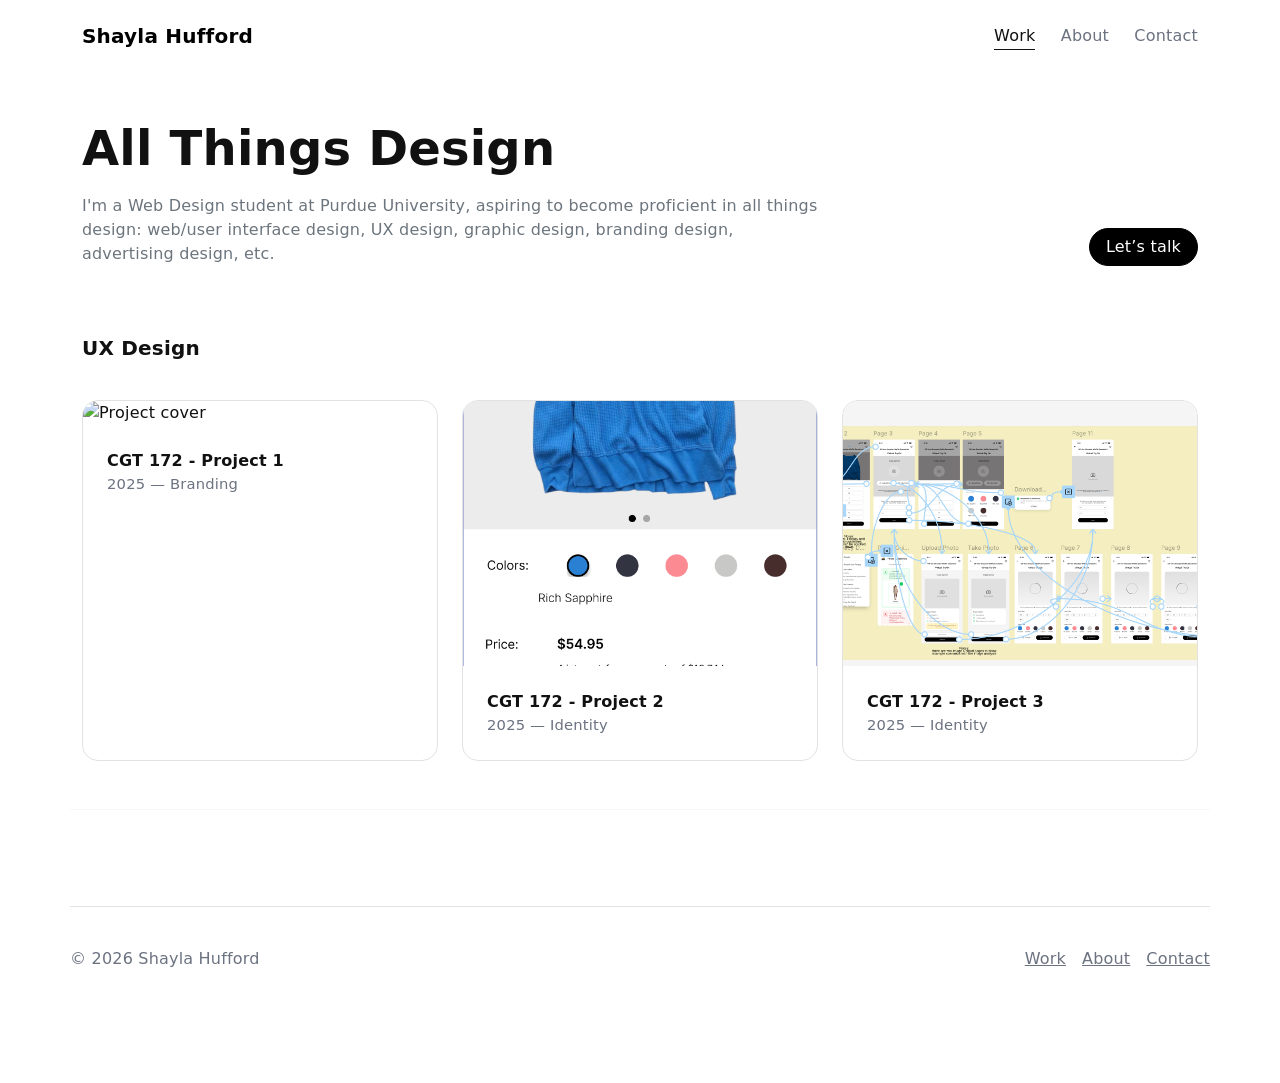
==== index.html @ 2508f0d9 "first commit" ====
<!doctype html>
<html lang="en">
<head>
  <meta charset="utf-8" />
  <meta name="viewport" content="width=device-width, initial-scale=1" />
  <title>Shayla Hufford | Work</title>

  <link href="https://cdn.jsdelivr.net/npm/bootstrap@5.3.3/dist/css/bootstrap.min.css" rel="stylesheet">
  <link rel="stylesheet" href="custom.css">
</head>

<body>
  <!-- NAV -->
  <nav class="navbar navbar-expand-lg nav-min sticky-top">
    <div class="container py-2">
      <a class="navbar-brand fw-semibold" href="index.html">Shayla Hufford</a>
      <div class="ms-auto">
        <a class="nav-link-min" href="index.html" aria-current="page">Work</a>
        <a class="nav-link-min" href="about.html" >About</a>
        <a class="nav-link-min" href="contact.html">Contact</a>
      </div>
    </div>
  </nav>

  <main class="section">
    <div class="container">
      <!-- Top intro (minimal) -->
      <div class="row g-4 align-items-end mb-4" style="margin-bottom: 70px !important;">
        <div class="col-lg-8" style="margin-top: 0px !important;">
          <h1 class="display-5 fw-semibold mb-3">All Things Design</h1>
          <p class="text-secondary mb-0">
            I'm a Web Design student at Purdue University, aspiring to become proficient in all things design: web/user interface design, UX design, graphic design, branding design, advertising design, etc.
          </p>
        </div>
        <div class="col-lg-4 text-lg-end">
          <a class="btn btn-outline-dark-mine rounded-pill px-3" href="contact.html">Let’s talk</a>
        </div>
      </div>

      <!-- GRID -->
      <div class="row g-4" id="branding">
        <div class="col-12">
          <h2 class="h5 fw-semibold mb-1">UX Design</h2></p>
        </div>

        <div class="col-md-6 col-lg-4">
          <a class="text-decoration-none" href="project-ux-1.html">
            <article class="card-min h-100">
              <img src="assets/work-1.pdf" alt="Project cover">
              <div class="p-3 p-lg-4">
                <div class="fw-semibold">CGT 172 - Project 1</div>
                <div class="meta">2025 — Branding</div>
              </div>
            </article>
          </a>
        </div>

        <div class="col-md-6 col-lg-4">
          <a class="text-decoration-none" href="project-ux-2.html">
            <article class="card-min h-100">
              <img src="assets/p2-1.jpg" alt="Project cover">
              <div class="p-3 p-lg-4">
                <div class="fw-semibold">CGT 172 - Project 2</div>
                <div class="meta">2025 — Identity</div>
              </div>
            </article>
          </a>
        </div>

        <div class="col-md-6 col-lg-4">
          <a class="text-decoration-none" href="project-ux-3.html">
            <article class="card-min h-100">
              <img src="assets/finalprojss.jpg" alt="Project cover">
              <div class="p-3 p-lg-4">
                <div class="fw-semibold">CGT 172 - Project 3</div>
                <div class="meta">2025 — Identity</div>
              </div>
            </article>
          </a>
        </div>

      <hr class="my-5" style="border-color: var(--border);" />

      <footer class="footer-min mt-5">
        <div class="d-flex flex-wrap justify-content-between gap-2">
          <div>© <span id="year"></span> Shayla Hufford</div>
          <div class="d-flex gap-3">
            <a href="index.html">Work</a>
            <a href="about.html">About</a>
            <a href="contact.html">Contact</a>
          </div>
        </div>
      </footer>
    </div>
  </main>

  <script>document.getElementById("year").textContent = new Date().getFullYear();</script>
  <script src="https://cdn.jsdelivr.net/npm/bootstrap@5.3.3/dist/js/bootstrap.bundle.min.js"></script>
</body>
</html>
---- custom.css ----
:root{
  --bg:#fff;
  --text:#111;
  --muted:#6b7280;
  --border: rgba(17,17,17,.12);
}

body{
  background:var(--bg);
  color:var(--text);
  letter-spacing:.2px;
}

a{ color:inherit; }
a:hover{ color:inherit; }

.nav-min{
  background: rgba(255,255,255,.92);
  backdrop-filter: blur(10px);
}

.nav-link-min{
  text-decoration:none;
  color: var(--muted);
  margin-left: 1.25rem;
  padding: .25rem 0;
  border-bottom: 1px solid transparent;
}
.nav-link-min:hover{ color:var(--text); border-bottom-color: var(--text); }
.nav-link-min[aria-current="page"]{ color:var(--text); border-bottom-color: var(--text); }

.eyebrow{
  text-transform: uppercase;
  letter-spacing: .12em;
  font-size: .8rem;
  color: var(--muted);
}

.section{
  padding: 4.5rem 0;
}

.card-min{
  border: 1px solid var(--border);
  border-radius: 1rem;
  overflow: hidden;
  transition: transform .15s ease, box-shadow .15s ease, border-color .15s ease;
}
.card-min:hover{
  transform: translateY(-3px);
  border-color: rgba(17,17,17,.25);
  box-shadow: 0 1.25rem 2.25rem rgba(0,0,0,.07);
}
.card-min img{
  width:100%;
  aspect-ratio: 4/3;
  object-fit: cover;
}

.meta{
  color: var(--muted);
  font-size: .92rem;
}

.pills a{
  display:inline-block;
  text-decoration:none;
  color: var(--muted);
  margin: .35rem 1rem .35rem 0;
  border-bottom: 1px solid transparent;
  padding: .1rem 0;
}
.pills a:hover{
  color: var(--text);
  border-bottom-color: var(--text);
}

.footer-min{
  border-top: 1px solid var(--border);
  padding: 2.5rem 0;
  color: var(--muted);
}

.btn-outline-dark-mine {
  --bs-btn-color: #fff;
  --bs-btn-bg: #000;
  --bs-btn-border-color: #000;

  --bs-btn-hover-color: #fff;
  --bs-btn-hover-bg: #000;
  --bs-btn-hover-border-color: #000;

  --bs-btn-active-color: #fff;
  --bs-btn-active-bg: #000;
  --bs-btn-active-border-color: #000;

  --bs-btn-disabled-color: #fff;
  --bs-btn-disabled-bg: #000;
  --bs-btn-disabled-border-color: #000;

  --bs-gradient: none;
}
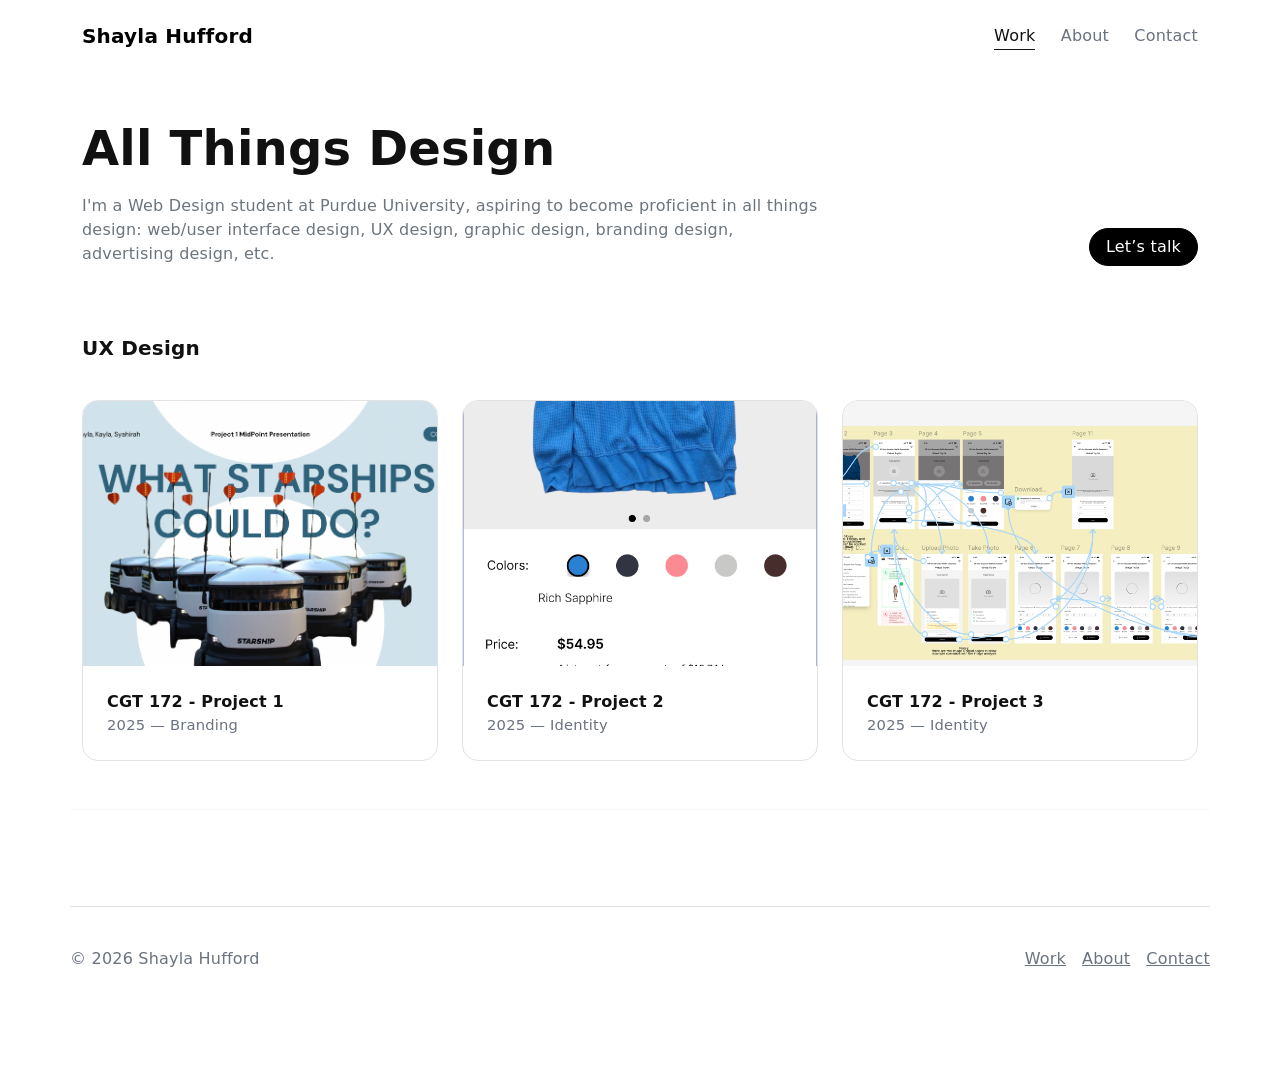
==== commit 5c3b1f2e: "again" ====
--- a/index.html
+++ b/index.html
@@ -46,7 +46,7 @@
         <div class="col-md-6 col-lg-4">
           <a class="text-decoration-none" href="project-ux-1.html">
             <article class="card-min h-100">
-              <img src="assets/work-1.pdf" alt="Project cover">
+              <img src="assets/projone.jpg" alt="Project cover">
               <div class="p-3 p-lg-4">
                 <div class="fw-semibold">CGT 172 - Project 1</div>
                 <div class="meta">2025 — Branding</div>
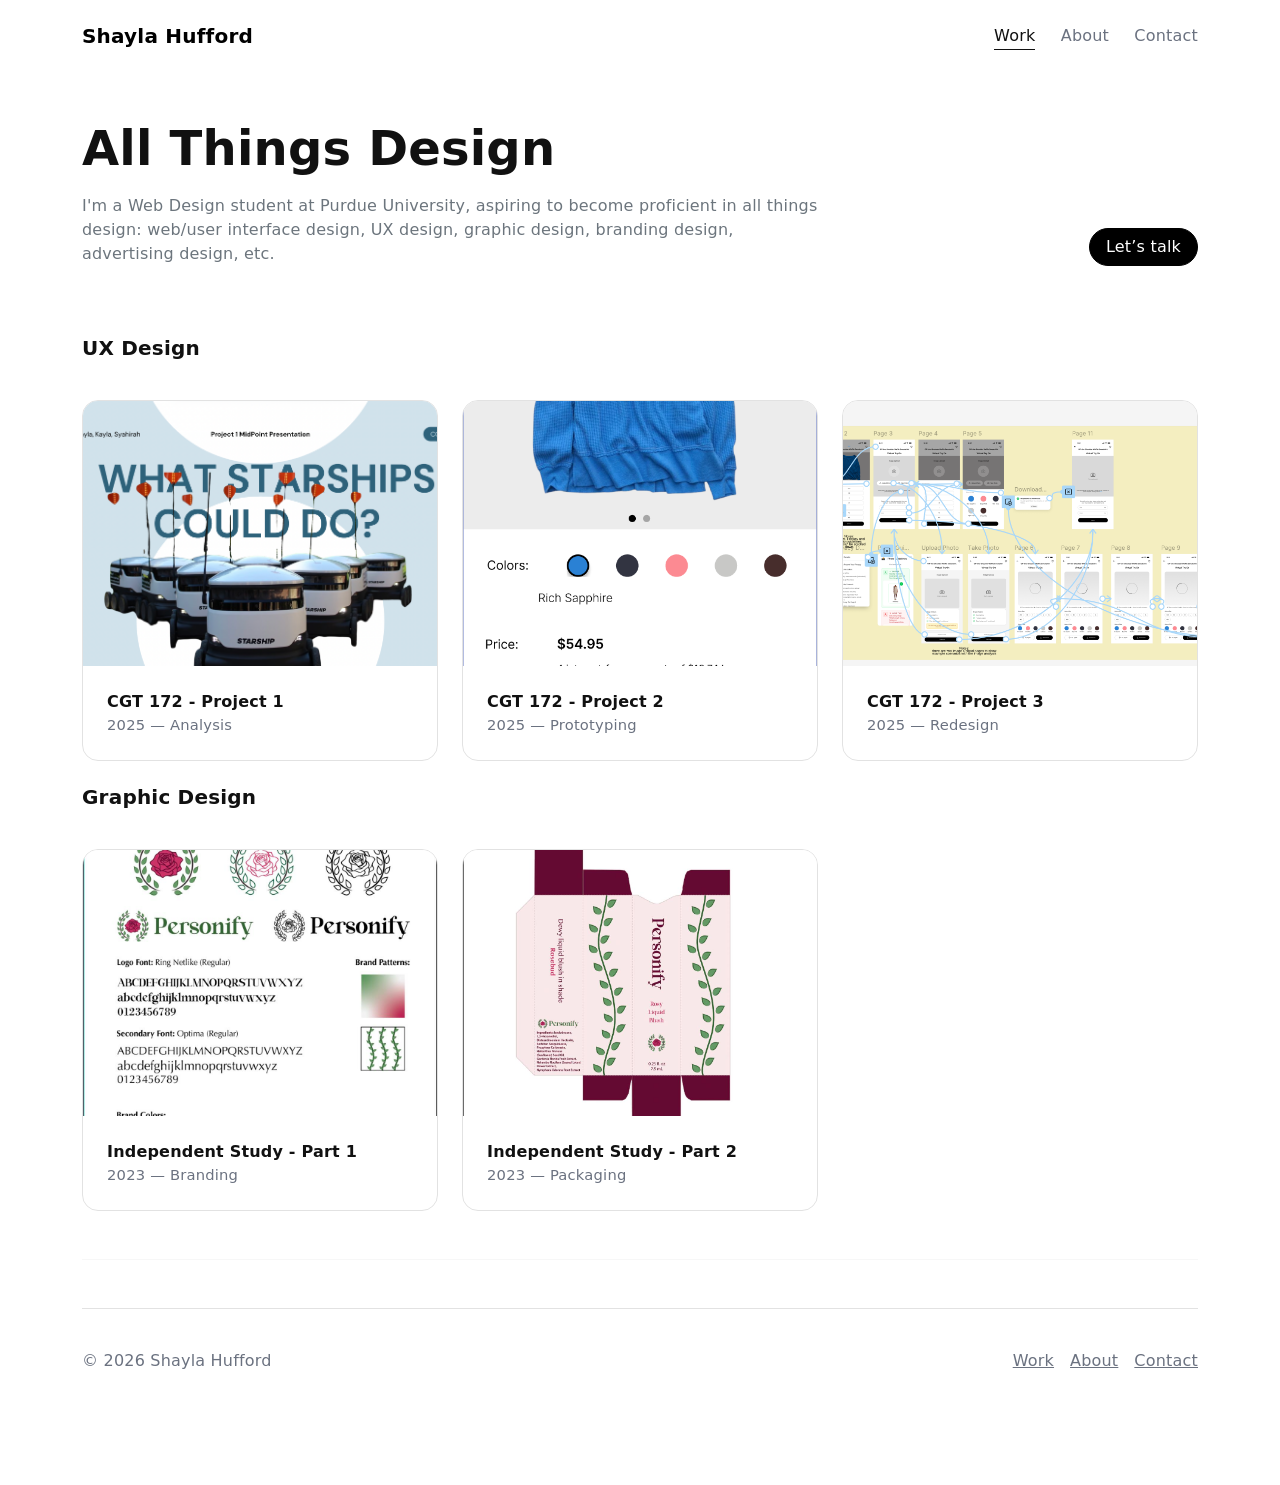
==== commit 2e9f5f0b: "gd edits" ====
--- a/index.html
+++ b/index.html
@@ -38,6 +38,7 @@
       </div>
 
       <!-- GRID -->
+      <!-- UX DESIGN -->
       <div class="row g-4" id="branding">
         <div class="col-12">
           <h2 class="h5 fw-semibold mb-1">UX Design</h2></p>
@@ -49,7 +50,7 @@
               <img src="assets/projone.jpg" alt="Project cover">
               <div class="p-3 p-lg-4">
                 <div class="fw-semibold">CGT 172 - Project 1</div>
-                <div class="meta">2025 — Branding</div>
+                <div class="meta">2025 — Analysis</div>
               </div>
             </article>
           </a>
@@ -61,7 +62,7 @@
               <img src="assets/p2-1.jpg" alt="Project cover">
               <div class="p-3 p-lg-4">
                 <div class="fw-semibold">CGT 172 - Project 2</div>
-                <div class="meta">2025 — Identity</div>
+                <div class="meta">2025 — Prototyping</div>
               </div>
             </article>
           </a>
@@ -73,12 +74,42 @@
               <img src="assets/finalprojss.jpg" alt="Project cover">
               <div class="p-3 p-lg-4">
                 <div class="fw-semibold">CGT 172 - Project 3</div>
-                <div class="meta">2025 — Identity</div>
+                <div class="meta">2025 — Redesign</div>
               </div>
             </article>
           </a>
         </div>
 
+        <!-- GRAPHIC DESIGN -->
+        <div class="col-12">
+          <h2 class="h5 fw-semibold mb-1">Graphic Design</h2></p>
+        </div>
+
+        <div class="col-md-6 col-lg-4">
+          <a class="text-decoration-none" href="graphic-design-1.html">
+            <article class="card-min h-100">
+              <img src="assets/brandidentitysheet.jpg" alt="Project cover">
+              <div class="p-3 p-lg-4">
+                <div class="fw-semibold">Independent Study - Part 1</div>
+                <div class="meta">2023 — Branding</div>
+              </div>
+            </article>
+          </a>
+        </div>
+
+        <div class="col-md-6 col-lg-4">
+          <a class="text-decoration-none" href="graphic-design-2.html">
+            <article class="card-min h-100">
+              <img src="assets/box1.jpg" alt="Project cover">
+              <div class="p-3 p-lg-4">
+                <div class="fw-semibold">Independent Study - Part 2</div>
+                <div class="meta">2023 — Packaging</div>
+              </div>
+            </article>
+          </a>
+        </div>
+
+      </div>
       <hr class="my-5" style="border-color: var(--border);" />
 
       <footer class="footer-min mt-5">
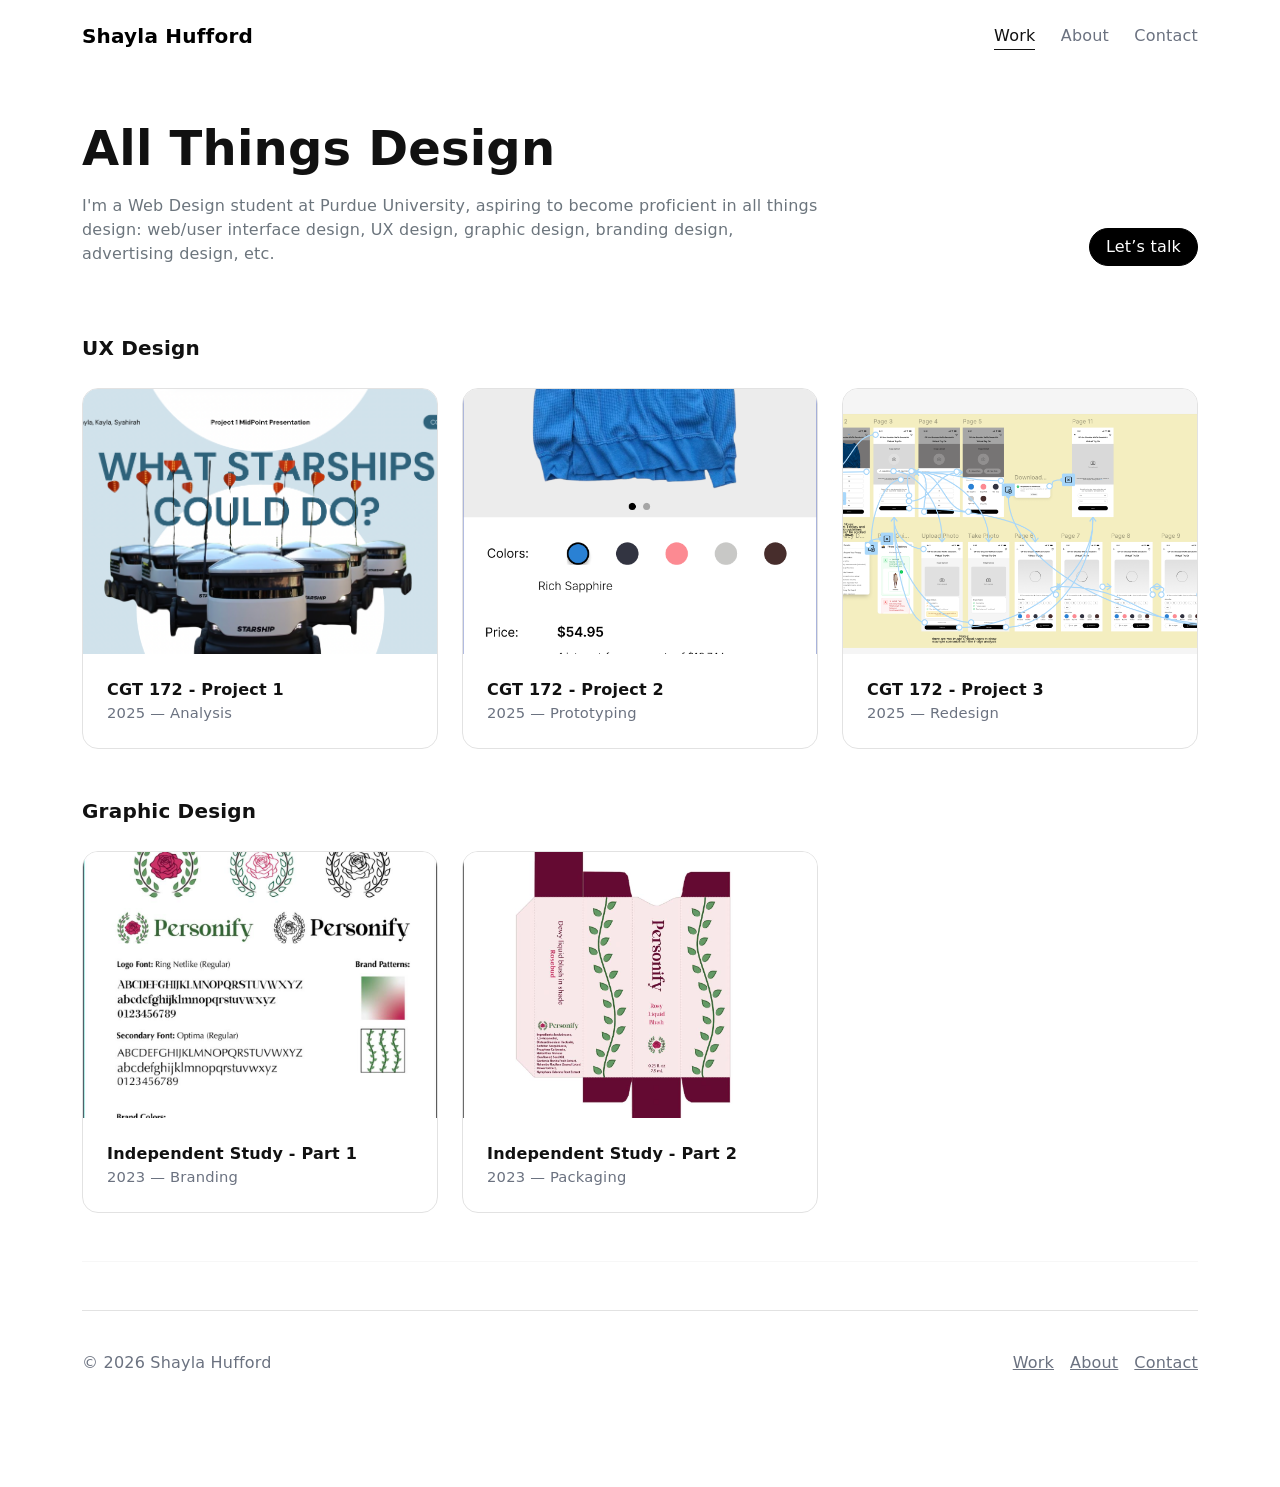
==== commit 8fbab522: "?" ====
--- a/index.html
+++ b/index.html
@@ -41,7 +41,7 @@
       <!-- UX DESIGN -->
       <div class="row g-4" id="branding">
         <div class="col-12">
-          <h2 class="h5 fw-semibold mb-1">UX Design</h2></p>
+          <h2 class="h5 fw-semibold mb-1">UX Design</h2>
         </div>
 
         <div class="col-md-6 col-lg-4">
@@ -79,10 +79,12 @@
             </article>
           </a>
         </div>
+      </div>
 
+      <div class="row g-4" id="branding">
         <!-- GRAPHIC DESIGN -->
         <div class="col-12">
-          <h2 class="h5 fw-semibold mb-1">Graphic Design</h2></p>
+          <h2 class="h5 fw-semibold mb-1" style="margin-top: 50px">Graphic Design</h2>
         </div>
 
         <div class="col-md-6 col-lg-4">
@@ -108,8 +110,8 @@
             </article>
           </a>
         </div>
-
       </div>
+      
       <hr class="my-5" style="border-color: var(--border);" />
 
       <footer class="footer-min mt-5">
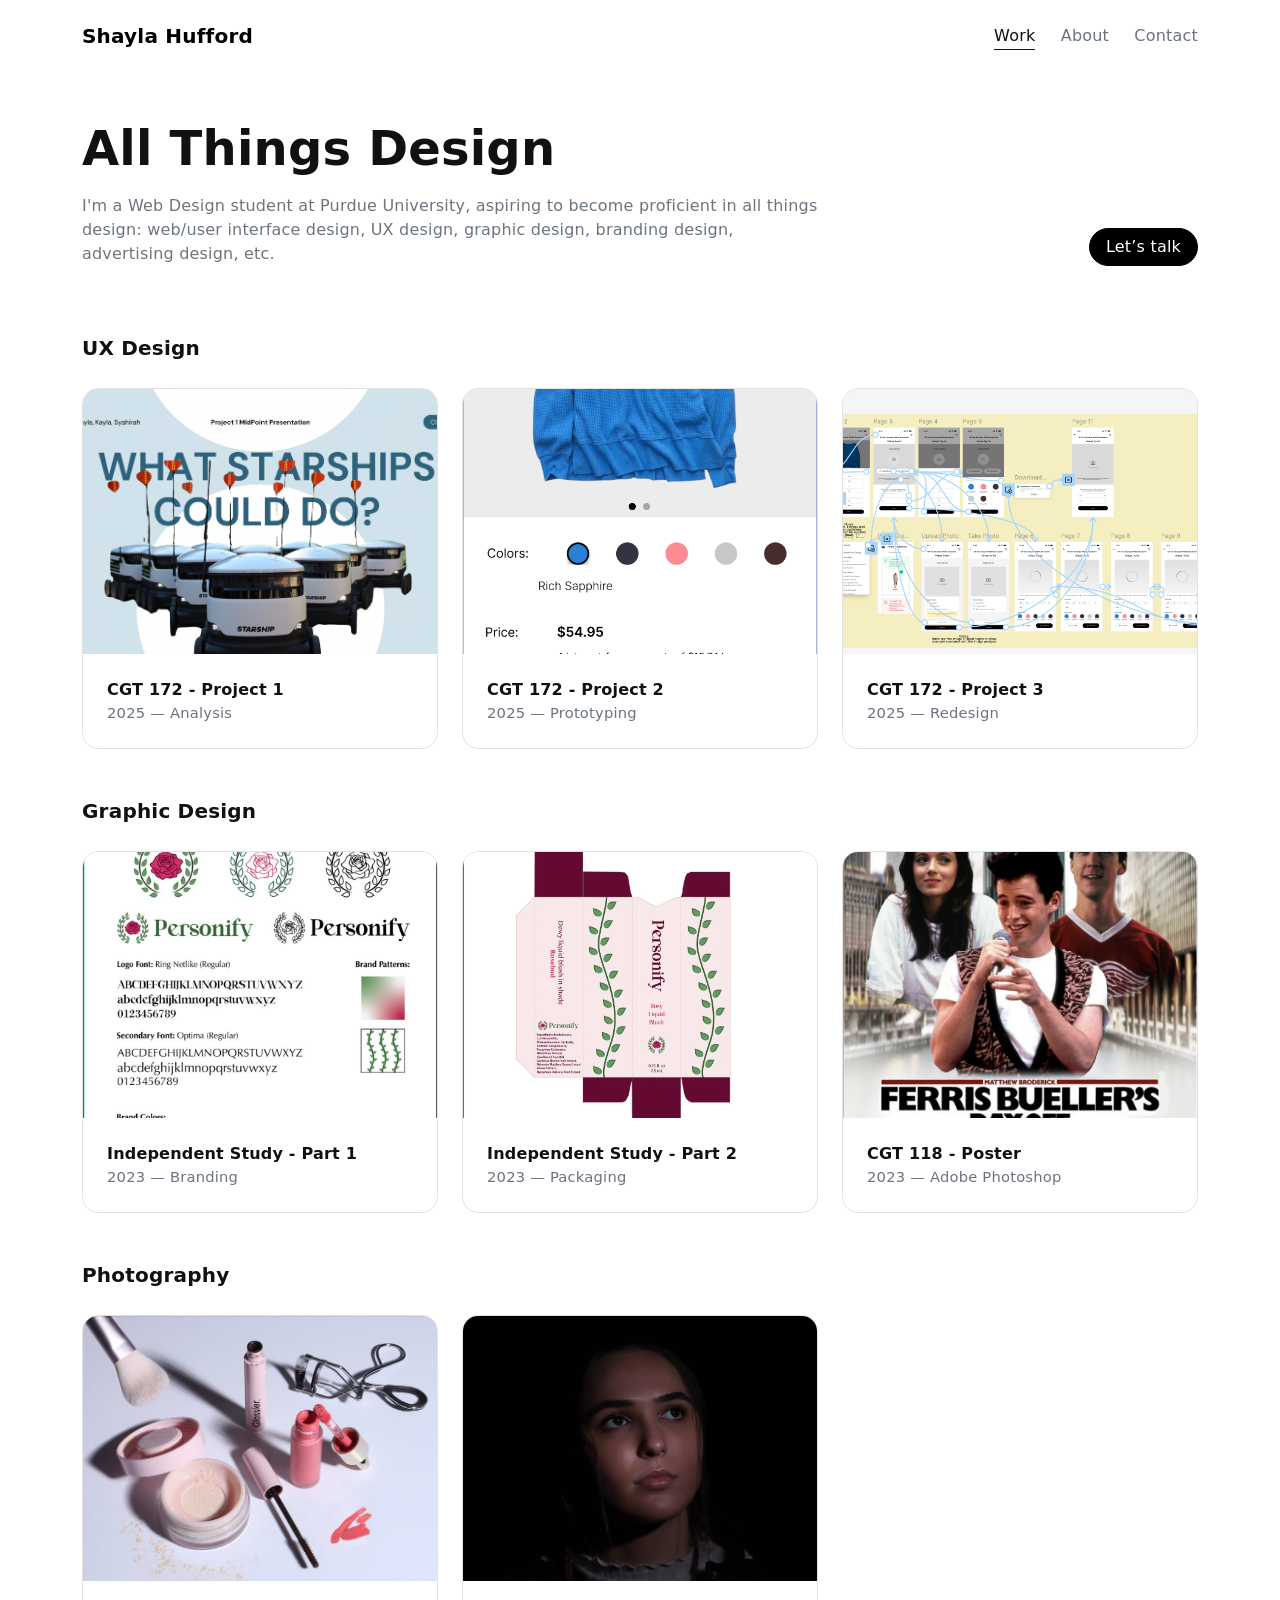
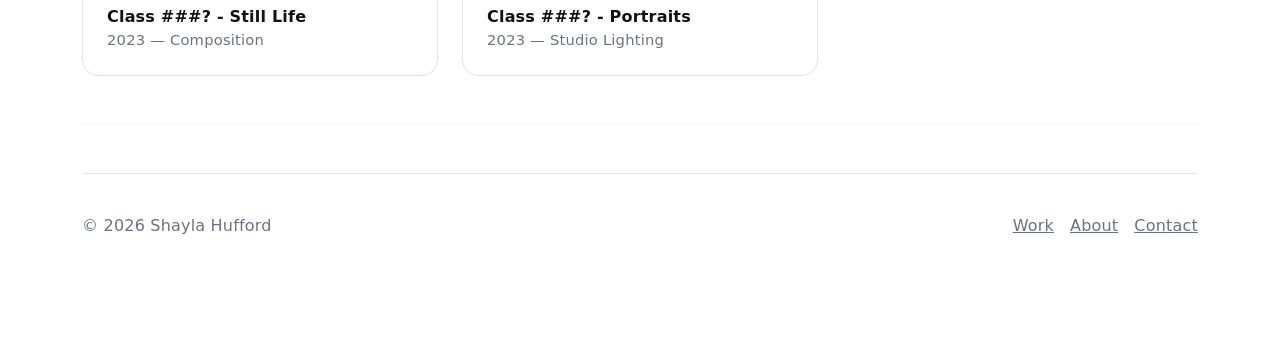
==== commit d64bbe92: "added sections" ====
--- a/index.html
+++ b/index.html
@@ -81,8 +81,8 @@
         </div>
       </div>
 
+      <!-- GRAPHIC DESIGN -->
       <div class="row g-4" id="branding">
-        <!-- GRAPHIC DESIGN -->
         <div class="col-12">
           <h2 class="h5 fw-semibold mb-1" style="margin-top: 50px">Graphic Design</h2>
         </div>
@@ -110,6 +110,50 @@
             </article>
           </a>
         </div>
+
+        <div class="col-md-6 col-lg-4">
+          <a class="text-decoration-none" href="graphic-design-3.html">
+            <article class="card-min h-100">
+              <img src="assets/ferris-bueller.jpg" alt="Project cover">
+              <div class="p-3 p-lg-4">
+                <div class="fw-semibold">CGT 118 - Poster</div>
+                <div class="meta">2023 — Adobe Photoshop</div>
+              </div>
+            </article>
+          </a>
+        </div>
+      </div>
+
+      <!-- PHOTOGRAPHY -->
+      <div class="row g-4" id="branding">
+        <div class="col-12">
+          <h2 class="h5 fw-semibold mb-1" style="margin-top: 50px">Photography</h2>
+        </div>
+
+        <div class="col-md-6 col-lg-4">
+          <a class="text-decoration-none" href="photography-1.html">
+            <article class="card-min h-100">
+              <img src="assets/makeup.jpg" alt="Project cover">
+              <div class="p-3 p-lg-4">
+                <div class="fw-semibold">Class ###? - Still Life</div>
+                <div class="meta">2023 — Composition</div>
+              </div>
+            </article>
+          </a>
+        </div>
+
+        <div class="col-md-6 col-lg-4">
+          <a class="text-decoration-none" href="photography-2.html">
+            <article class="card-min h-100">
+              <img src="assets/Snoot.jpg" alt="Project cover">
+              <div class="p-3 p-lg-4">
+                <div class="fw-semibold">Class ###? - Portraits</div>
+                <div class="meta">2023 — Studio Lighting</div>
+              </div>
+            </article>
+          </a>
+        </div>
+
       </div>
       
       <hr class="my-5" style="border-color: var(--border);" />
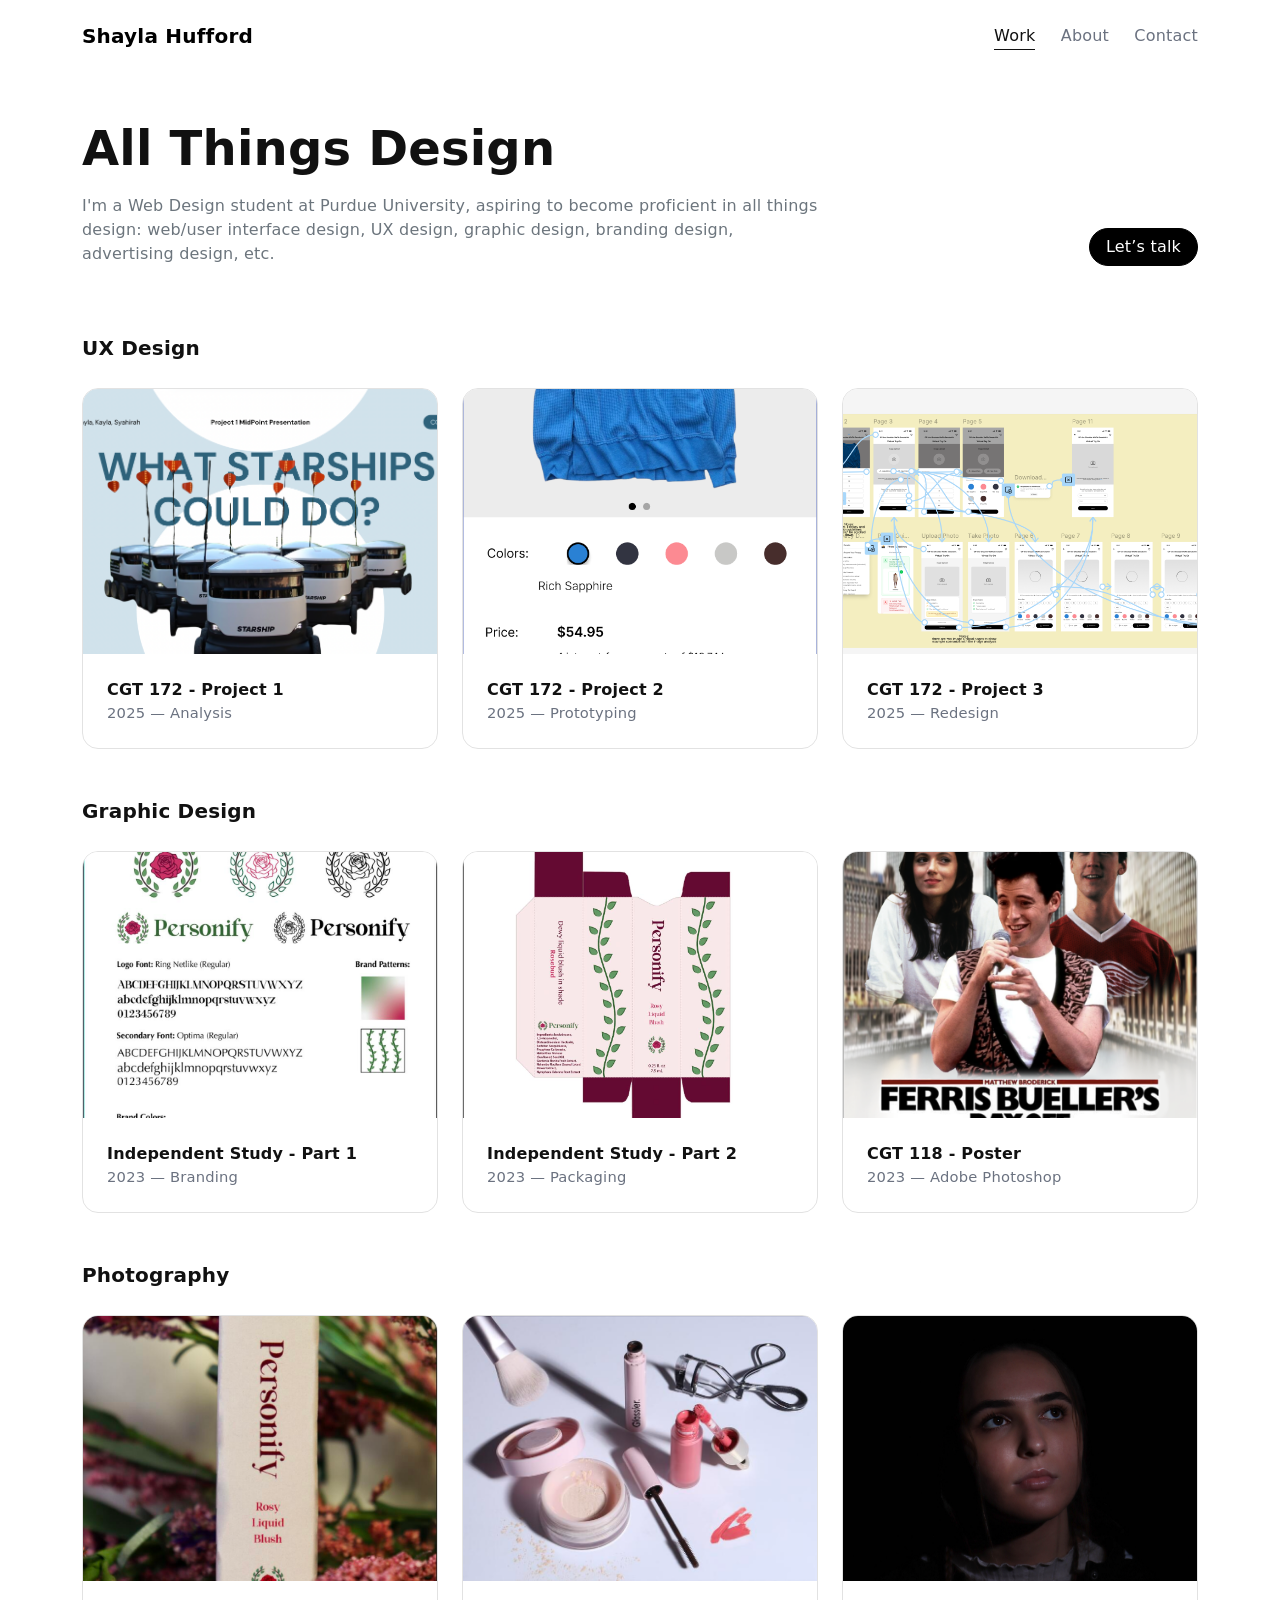
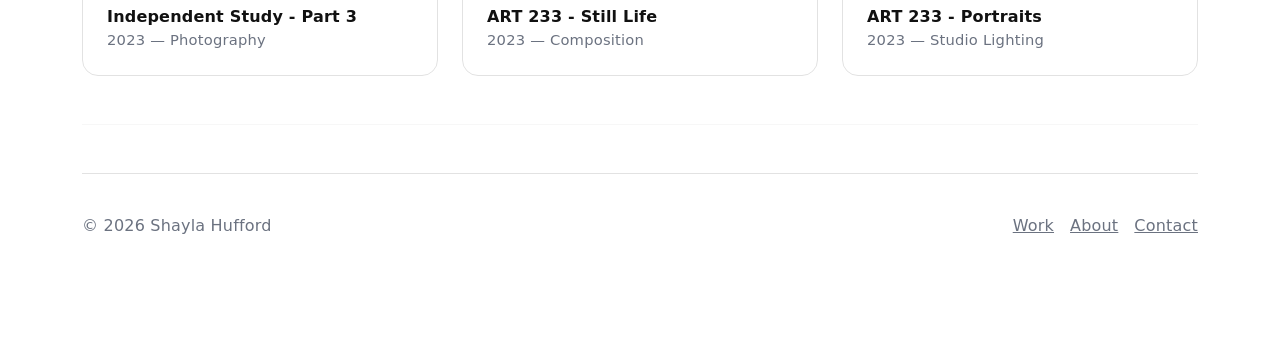
==== commit bc5d0221: "update" ====
--- a/index.html
+++ b/index.html
@@ -131,11 +131,23 @@
         </div>
 
         <div class="col-md-6 col-lg-4">
+          <a class="text-decoration-none" href="photography-3.html">
+            <article class="card-min h-100">
+              <img src="assets/packagephoto1.jpg" alt="Project cover">
+              <div class="p-3 p-lg-4">
+                <div class="fw-semibold">Independent Study - Part 3</div>
+                <div class="meta">2023 — Photography</div>
+              </div>
+            </article>
+          </a>
+        </div>
+
+        <div class="col-md-6 col-lg-4">
           <a class="text-decoration-none" href="photography-1.html">
             <article class="card-min h-100">
               <img src="assets/makeup.jpg" alt="Project cover">
               <div class="p-3 p-lg-4">
-                <div class="fw-semibold">Class ###? - Still Life</div>
+                <div class="fw-semibold">ART 233 - Still Life</div>
                 <div class="meta">2023 — Composition</div>
               </div>
             </article>
@@ -147,7 +159,7 @@
             <article class="card-min h-100">
               <img src="assets/Snoot.jpg" alt="Project cover">
               <div class="p-3 p-lg-4">
-                <div class="fw-semibold">Class ###? - Portraits</div>
+                <div class="fw-semibold">ART 233 - Portraits</div>
                 <div class="meta">2023 — Studio Lighting</div>
               </div>
             </article>
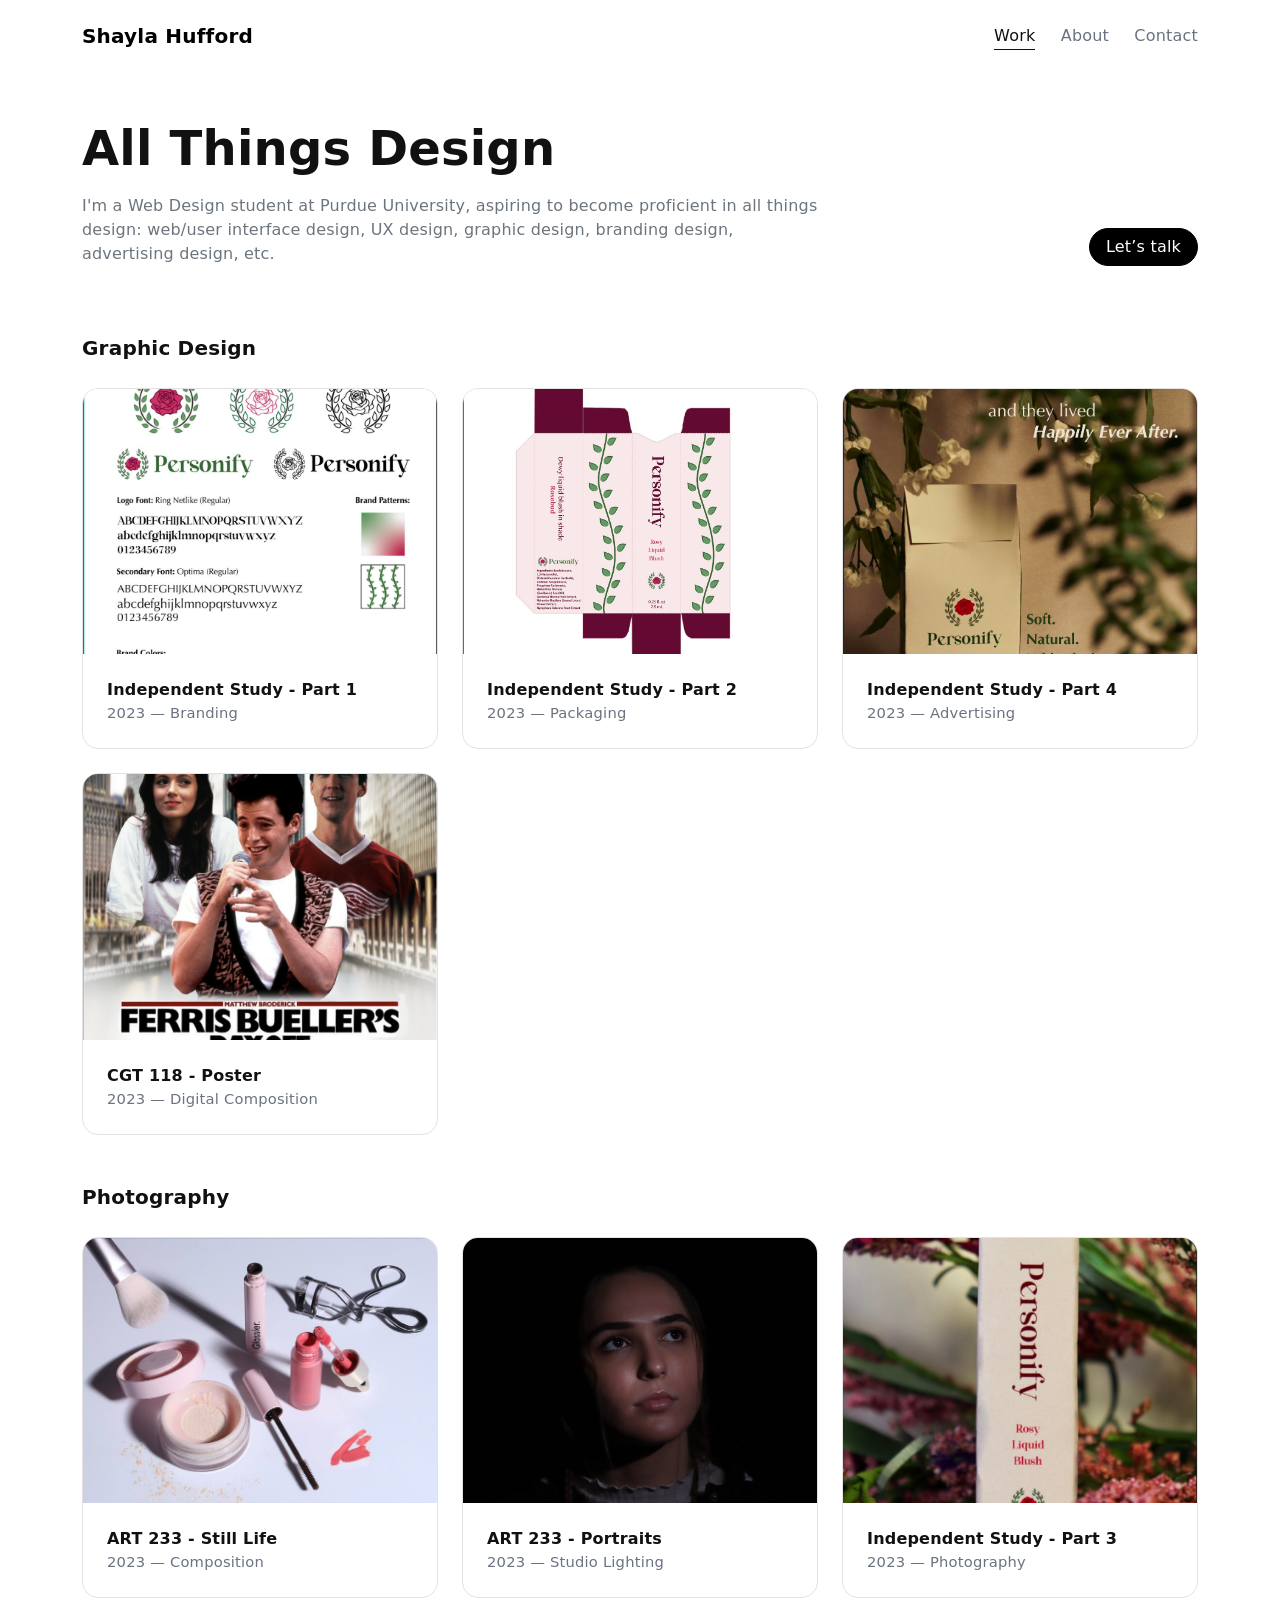
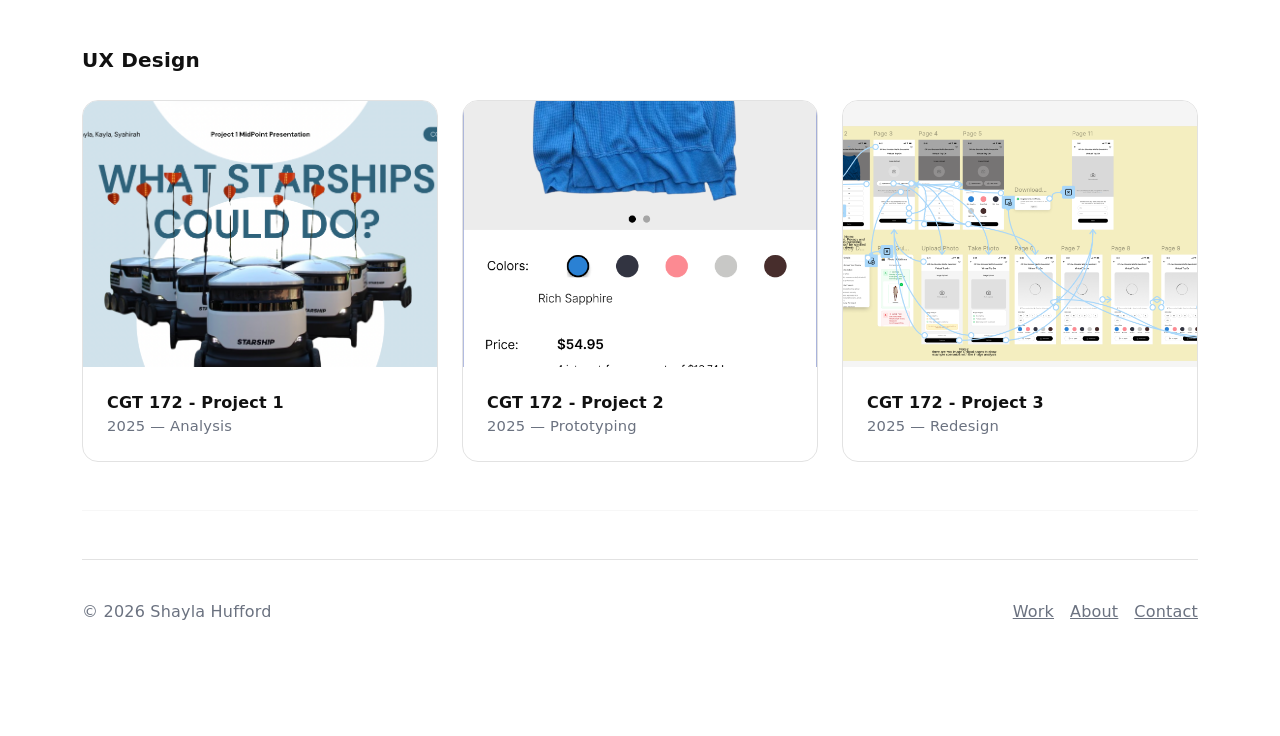
==== commit d9bf8c55: "update 6/23" ====
--- a/index.html
+++ b/index.html
@@ -38,53 +38,10 @@
       </div>
 
       <!-- GRID -->
-      <!-- UX DESIGN -->
-      <div class="row g-4" id="branding">
-        <div class="col-12">
-          <h2 class="h5 fw-semibold mb-1">UX Design</h2>
-        </div>
-
-        <div class="col-md-6 col-lg-4">
-          <a class="text-decoration-none" href="project-ux-1.html">
-            <article class="card-min h-100">
-              <img src="assets/projone.jpg" alt="Project cover">
-              <div class="p-3 p-lg-4">
-                <div class="fw-semibold">CGT 172 - Project 1</div>
-                <div class="meta">2025 — Analysis</div>
-              </div>
-            </article>
-          </a>
-        </div>
-
-        <div class="col-md-6 col-lg-4">
-          <a class="text-decoration-none" href="project-ux-2.html">
-            <article class="card-min h-100">
-              <img src="assets/p2-1.jpg" alt="Project cover">
-              <div class="p-3 p-lg-4">
-                <div class="fw-semibold">CGT 172 - Project 2</div>
-                <div class="meta">2025 — Prototyping</div>
-              </div>
-            </article>
-          </a>
-        </div>
-
-        <div class="col-md-6 col-lg-4">
-          <a class="text-decoration-none" href="project-ux-3.html">
-            <article class="card-min h-100">
-              <img src="assets/finalprojss.jpg" alt="Project cover">
-              <div class="p-3 p-lg-4">
-                <div class="fw-semibold">CGT 172 - Project 3</div>
-                <div class="meta">2025 — Redesign</div>
-              </div>
-            </article>
-          </a>
-        </div>
-      </div>
-
       <!-- GRAPHIC DESIGN -->
       <div class="row g-4" id="branding">
         <div class="col-12">
-          <h2 class="h5 fw-semibold mb-1" style="margin-top: 50px">Graphic Design</h2>
+          <h2 class="h5 fw-semibold mb-1">Graphic Design</h2>
         </div>
 
         <div class="col-md-6 col-lg-4">
@@ -112,12 +69,24 @@
         </div>
 
         <div class="col-md-6 col-lg-4">
+          <a class="text-decoration-none" href="graphic-design-4.html">
+            <article class="card-min h-100">
+              <img src="assets/advertisement1.jpg" alt="Project cover">
+              <div class="p-3 p-lg-4">
+                <div class="fw-semibold">Independent Study - Part 4</div>
+                <div class="meta">2023 — Advertising</div>
+              </div>
+            </article>
+          </a>
+        </div>
+
+        <div class="col-md-6 col-lg-4">
           <a class="text-decoration-none" href="graphic-design-3.html">
             <article class="card-min h-100">
               <img src="assets/ferris-bueller.jpg" alt="Project cover">
               <div class="p-3 p-lg-4">
                 <div class="fw-semibold">CGT 118 - Poster</div>
-                <div class="meta">2023 — Adobe Photoshop</div>
+                <div class="meta">2023 — Digital Composition</div>
               </div>
             </article>
           </a>
@@ -131,6 +100,30 @@
         </div>
 
         <div class="col-md-6 col-lg-4">
+          <a class="text-decoration-none" href="photography-1.html">
+            <article class="card-min h-100">
+              <img src="assets/makeup.jpg" alt="Project cover">
+              <div class="p-3 p-lg-4">
+                <div class="fw-semibold">ART 233 - Still Life</div>
+                <div class="meta">2023 — Composition</div>
+              </div>
+            </article>
+          </a>
+        </div>
+
+        <div class="col-md-6 col-lg-4">
+          <a class="text-decoration-none" href="photography-2.html">
+            <article class="card-min h-100">
+              <img src="assets/Snoot.jpg" alt="Project cover">
+              <div class="p-3 p-lg-4">
+                <div class="fw-semibold">ART 233 - Portraits</div>
+                <div class="meta">2023 — Studio Lighting</div>
+              </div>
+            </article>
+          </a>
+        </div>
+
+        <div class="col-md-6 col-lg-4">
           <a class="text-decoration-none" href="photography-3.html">
             <article class="card-min h-100">
               <img src="assets/packagephoto1.jpg" alt="Project cover">
@@ -141,31 +134,49 @@
             </article>
           </a>
         </div>
-
-        <div class="col-md-6 col-lg-4">
-          <a class="text-decoration-none" href="photography-1.html">
-            <article class="card-min h-100">
-              <img src="assets/makeup.jpg" alt="Project cover">
-              <div class="p-3 p-lg-4">
-                <div class="fw-semibold">ART 233 - Still Life</div>
-                <div class="meta">2023 — Composition</div>
-              </div>
-            </article>
-          </a>
-        </div>
-
-        <div class="col-md-6 col-lg-4">
-          <a class="text-decoration-none" href="photography-2.html">
-            <article class="card-min h-100">
-              <img src="assets/Snoot.jpg" alt="Project cover">
-              <div class="p-3 p-lg-4">
-                <div class="fw-semibold">ART 233 - Portraits</div>
-                <div class="meta">2023 — Studio Lighting</div>
-              </div>
-            </article>
-          </a>
-        </div>
-
+      </div>
+
+      <!-- UX DESIGN -->
+      <div class="row g-4" id="branding">
+        <div class="col-12">
+          <h2 class="h5 fw-semibold mb-1" style="margin-top: 50px">UX Design</h2>
+        </div>
+
+        <div class="col-md-6 col-lg-4">
+          <a class="text-decoration-none" href="project-ux-1.html">
+            <article class="card-min h-100">
+              <img src="assets/projone.jpg" alt="Project cover">
+              <div class="p-3 p-lg-4">
+                <div class="fw-semibold">CGT 172 - Project 1</div>
+                <div class="meta">2025 — Analysis</div>
+              </div>
+            </article>
+          </a>
+        </div>
+
+        <div class="col-md-6 col-lg-4">
+          <a class="text-decoration-none" href="project-ux-2.html">
+            <article class="card-min h-100">
+              <img src="assets/p2-1.jpg" alt="Project cover">
+              <div class="p-3 p-lg-4">
+                <div class="fw-semibold">CGT 172 - Project 2</div>
+                <div class="meta">2025 — Prototyping</div>
+              </div>
+            </article>
+          </a>
+        </div>
+
+        <div class="col-md-6 col-lg-4">
+          <a class="text-decoration-none" href="project-ux-3.html">
+            <article class="card-min h-100">
+              <img src="assets/finalprojss.jpg" alt="Project cover">
+              <div class="p-3 p-lg-4">
+                <div class="fw-semibold">CGT 172 - Project 3</div>
+                <div class="meta">2025 — Redesign</div>
+              </div>
+            </article>
+          </a>
+        </div>
       </div>
       
       <hr class="my-5" style="border-color: var(--border);" />
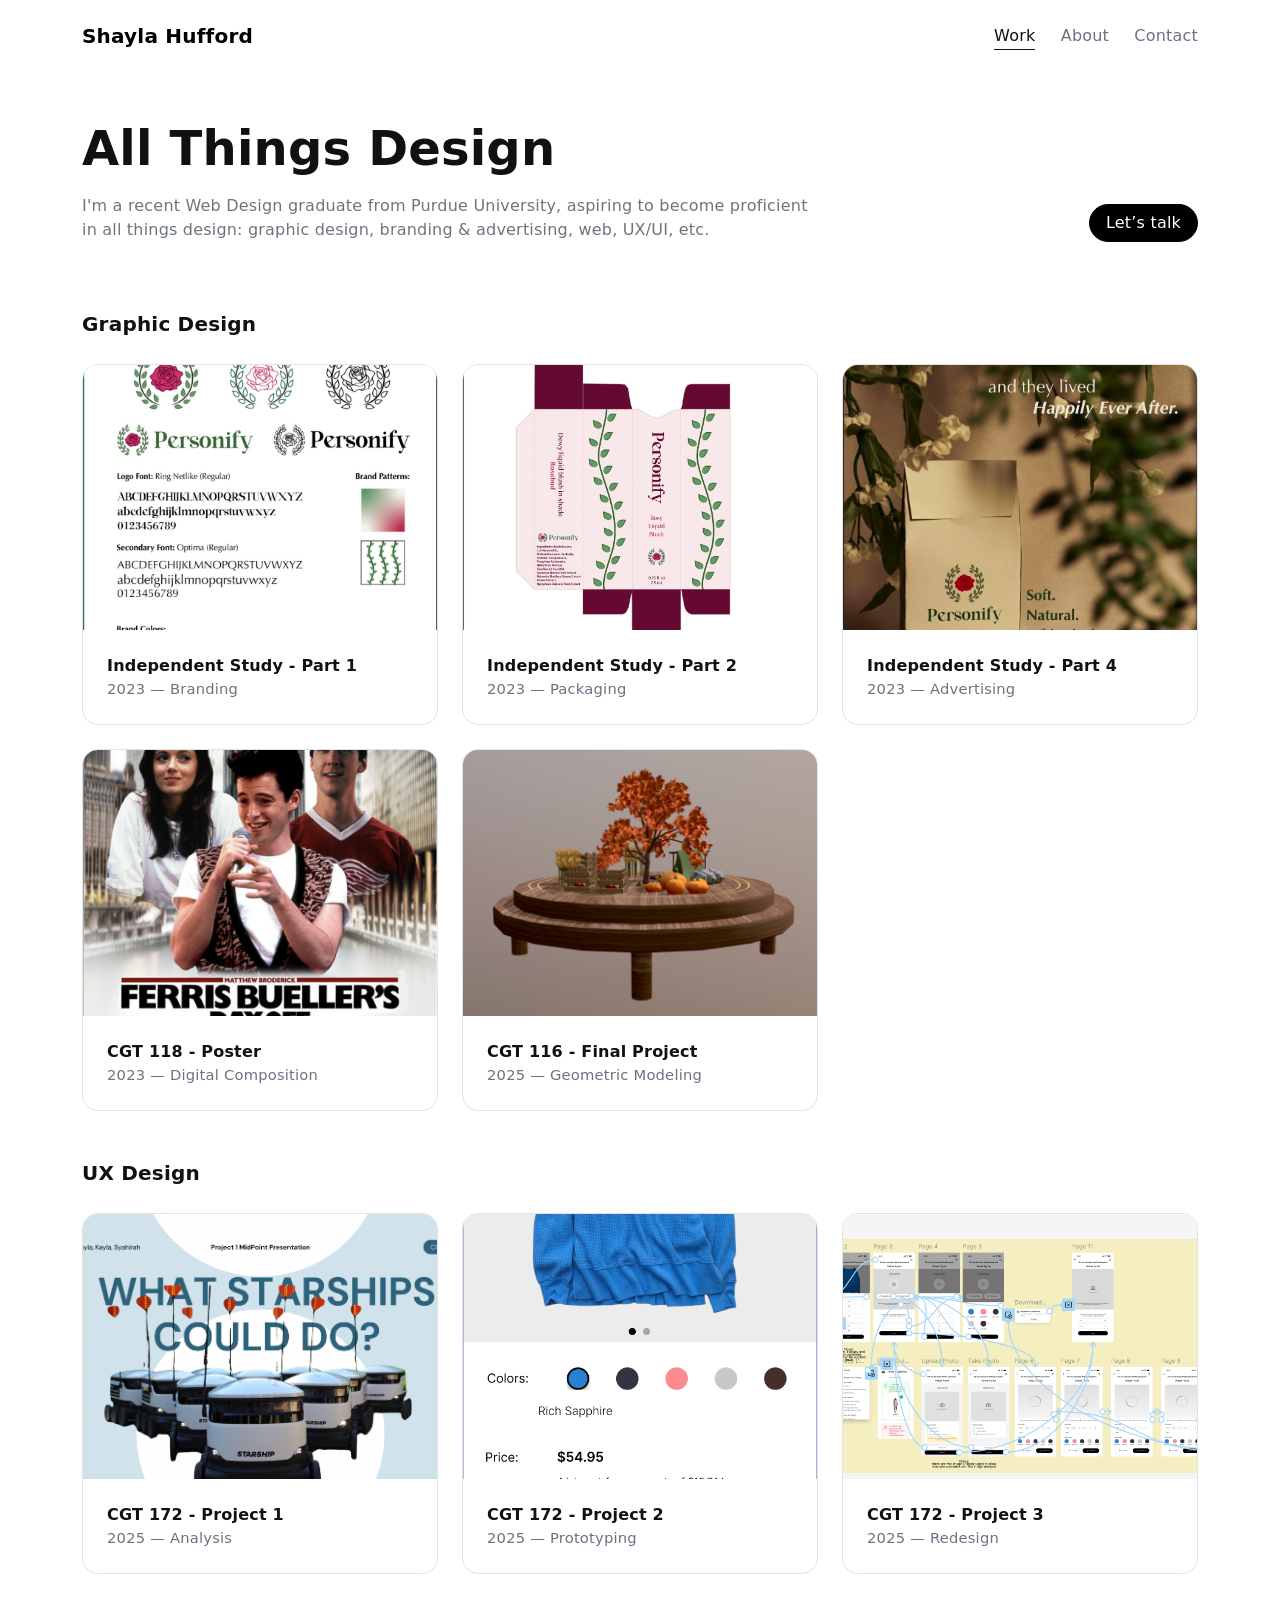
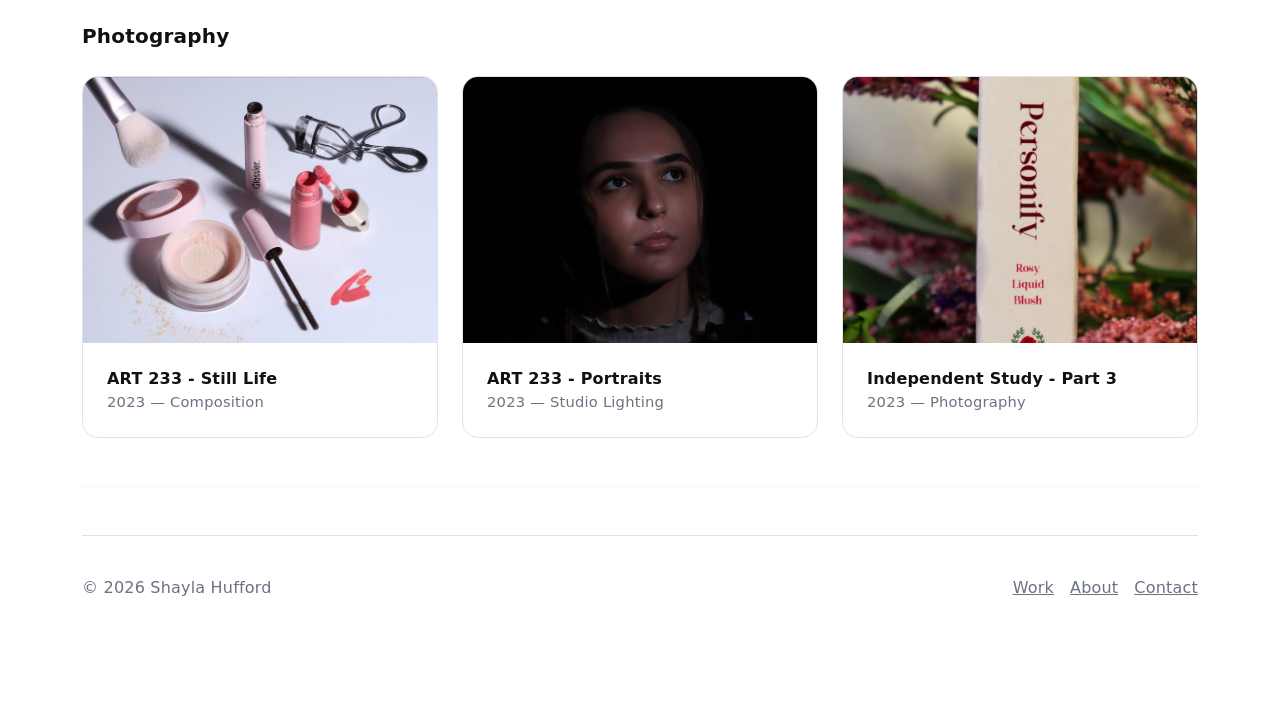
==== commit fd8f4ba9: "update 6/24" ====
--- a/index.html
+++ b/index.html
@@ -29,7 +29,7 @@
         <div class="col-lg-8" style="margin-top: 0px !important;">
           <h1 class="display-5 fw-semibold mb-3">All Things Design</h1>
           <p class="text-secondary mb-0">
-            I'm a Web Design student at Purdue University, aspiring to become proficient in all things design: web/user interface design, UX design, graphic design, branding design, advertising design, etc.
+            I'm a recent Web Design graduate from Purdue University, aspiring to become proficient in all things design: graphic design, branding & advertising, web, UX/UI, etc.
           </p>
         </div>
         <div class="col-lg-4 text-lg-end">
@@ -91,6 +91,61 @@
             </article>
           </a>
         </div>
+
+        <div class="col-md-6 col-lg-4">
+          <a class="text-decoration-none" href="graphic-design-5.html">
+            <article class="card-min h-100">
+              <img src="assets/geo1.jpg" alt="Project cover">
+              <div class="p-3 p-lg-4">
+                <div class="fw-semibold">CGT 116 - Final Project</div>
+                <div class="meta">2025 — Geometric Modeling</div>
+              </div>
+            </article>
+          </a>
+        </div>
+      </div>
+
+      <!-- UX DESIGN -->
+      <div class="row g-4" id="branding">
+        <div class="col-12">
+          <h2 class="h5 fw-semibold mb-1" style="margin-top: 50px">UX Design</h2>
+        </div>
+
+        <div class="col-md-6 col-lg-4">
+          <a class="text-decoration-none" href="project-ux-1.html">
+            <article class="card-min h-100">
+              <img src="assets/projone.jpg" alt="Project cover">
+              <div class="p-3 p-lg-4">
+                <div class="fw-semibold">CGT 172 - Project 1</div>
+                <div class="meta">2025 — Analysis</div>
+              </div>
+            </article>
+          </a>
+        </div>
+
+        <div class="col-md-6 col-lg-4">
+          <a class="text-decoration-none" href="project-ux-2.html">
+            <article class="card-min h-100">
+              <img src="assets/p2-1.jpg" alt="Project cover">
+              <div class="p-3 p-lg-4">
+                <div class="fw-semibold">CGT 172 - Project 2</div>
+                <div class="meta">2025 — Prototyping</div>
+              </div>
+            </article>
+          </a>
+        </div>
+
+        <div class="col-md-6 col-lg-4">
+          <a class="text-decoration-none" href="project-ux-3.html">
+            <article class="card-min h-100">
+              <img src="assets/finalprojss.jpg" alt="Project cover">
+              <div class="p-3 p-lg-4">
+                <div class="fw-semibold">CGT 172 - Project 3</div>
+                <div class="meta">2025 — Redesign</div>
+              </div>
+            </article>
+          </a>
+        </div>
       </div>
 
       <!-- PHOTOGRAPHY -->
@@ -130,49 +185,6 @@
               <div class="p-3 p-lg-4">
                 <div class="fw-semibold">Independent Study - Part 3</div>
                 <div class="meta">2023 — Photography</div>
-              </div>
-            </article>
-          </a>
-        </div>
-      </div>
-
-      <!-- UX DESIGN -->
-      <div class="row g-4" id="branding">
-        <div class="col-12">
-          <h2 class="h5 fw-semibold mb-1" style="margin-top: 50px">UX Design</h2>
-        </div>
-
-        <div class="col-md-6 col-lg-4">
-          <a class="text-decoration-none" href="project-ux-1.html">
-            <article class="card-min h-100">
-              <img src="assets/projone.jpg" alt="Project cover">
-              <div class="p-3 p-lg-4">
-                <div class="fw-semibold">CGT 172 - Project 1</div>
-                <div class="meta">2025 — Analysis</div>
-              </div>
-            </article>
-          </a>
-        </div>
-
-        <div class="col-md-6 col-lg-4">
-          <a class="text-decoration-none" href="project-ux-2.html">
-            <article class="card-min h-100">
-              <img src="assets/p2-1.jpg" alt="Project cover">
-              <div class="p-3 p-lg-4">
-                <div class="fw-semibold">CGT 172 - Project 2</div>
-                <div class="meta">2025 — Prototyping</div>
-              </div>
-            </article>
-          </a>
-        </div>
-
-        <div class="col-md-6 col-lg-4">
-          <a class="text-decoration-none" href="project-ux-3.html">
-            <article class="card-min h-100">
-              <img src="assets/finalprojss.jpg" alt="Project cover">
-              <div class="p-3 p-lg-4">
-                <div class="fw-semibold">CGT 172 - Project 3</div>
-                <div class="meta">2025 — Redesign</div>
               </div>
             </article>
           </a>
